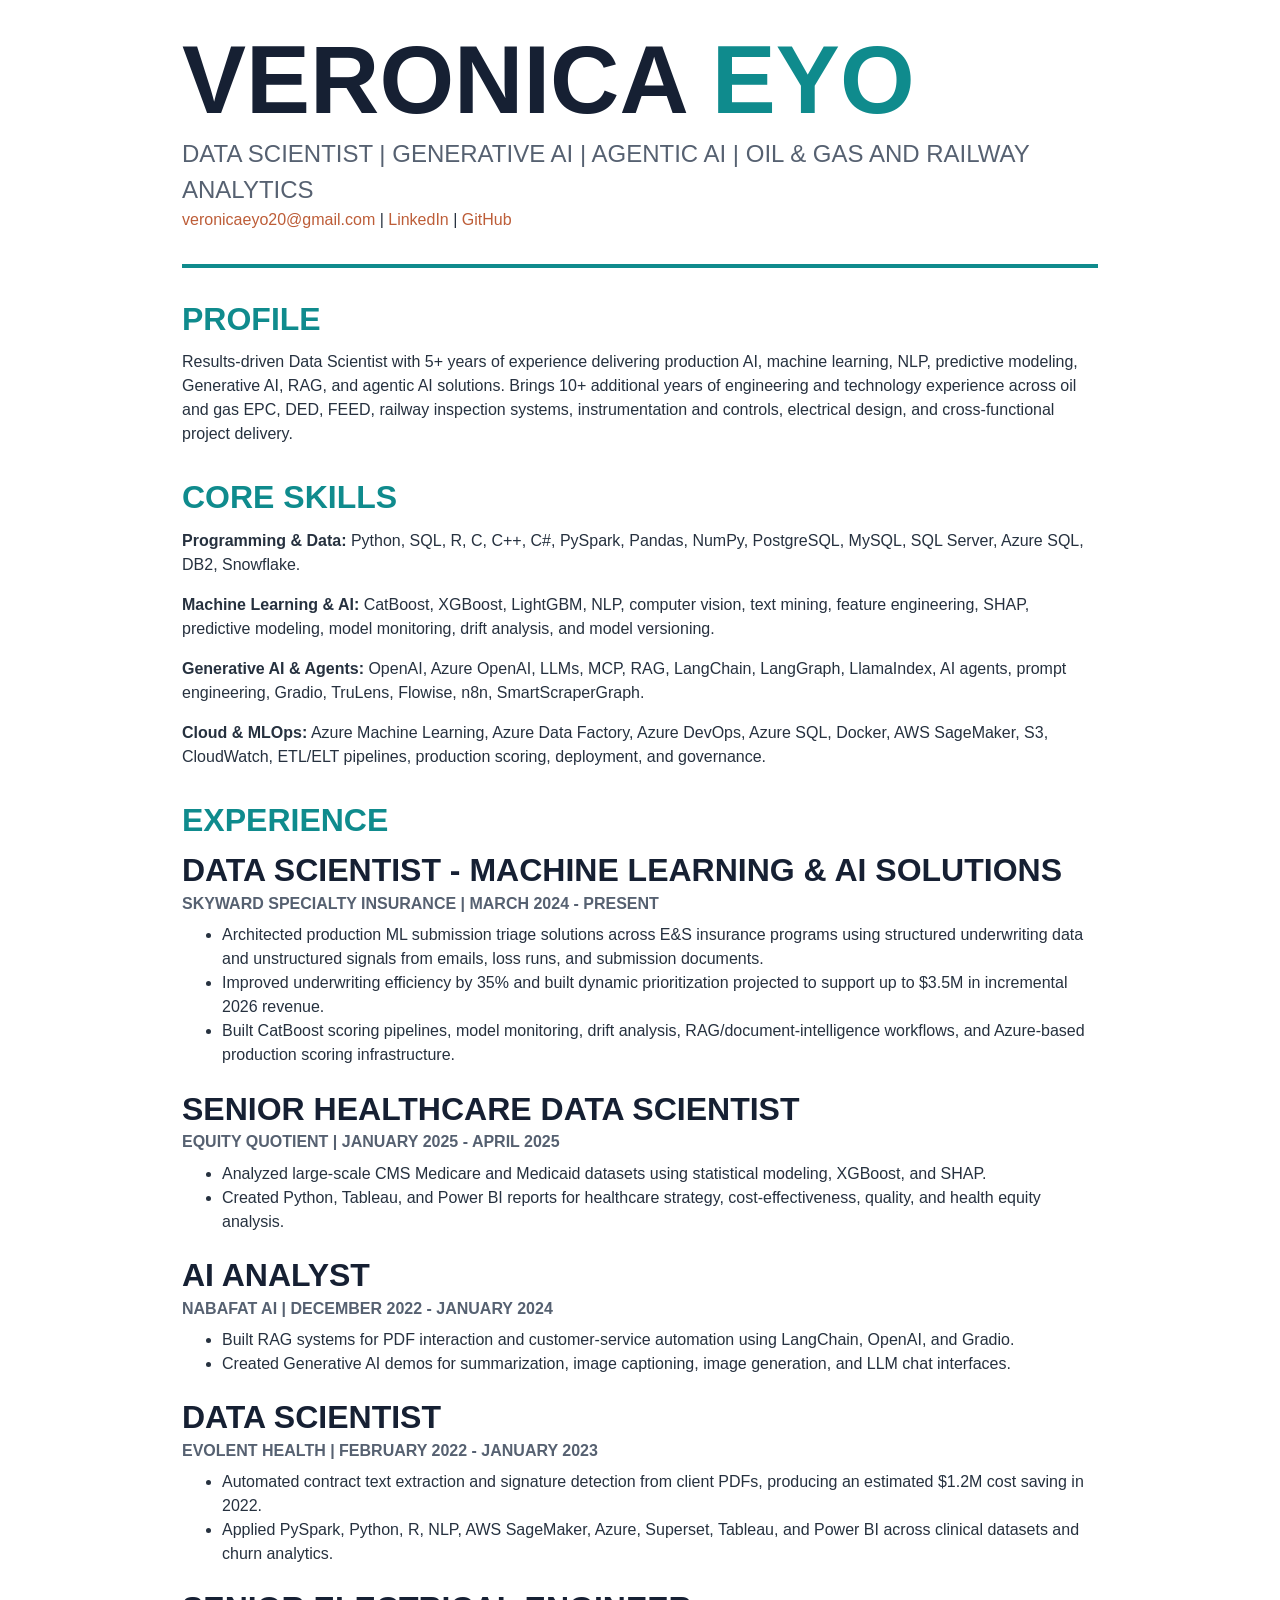
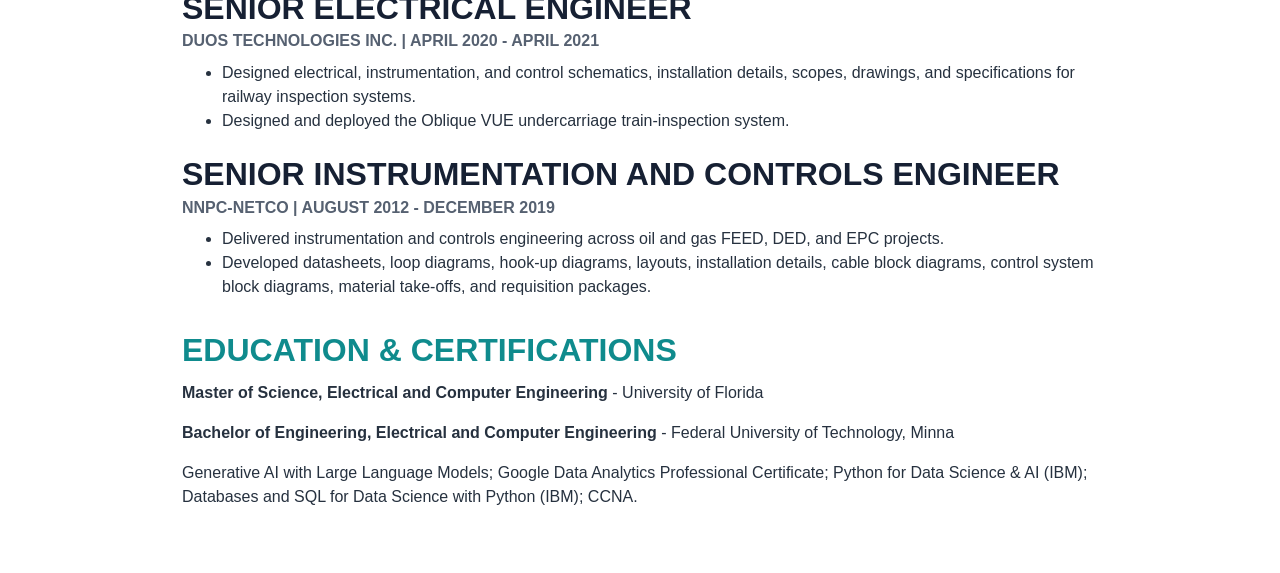
==== resume.html @ a4ef85ed "Update CV link in index.html and add new resume.html file with detailed professional information" ====
<!DOCTYPE html>
<html lang="en">

<head>
  <meta charset="utf-8" />
  <meta name="viewport" content="width=device-width, initial-scale=1" />
  <meta name="description" content="Veronica Eyo resume - Data Scientist, Generative AI, Agentic AI, and Engineering" />
  <meta name="author" content="Veronica Eyo" />
  <title>Veronica Eyo | Resume</title>
  <link href="css/styles.css" rel="stylesheet" />
  <style>
    body {
      padding: 2rem;
      max-width: 980px;
      margin: 0 auto;
      background: #ffffff;
    }

    .resume-header {
      border-bottom: 4px solid #0f8b8d;
      margin-bottom: 2rem;
      padding-bottom: 1rem;
    }

    .resume-section-print {
      margin-bottom: 2rem;
    }

    .resume-section-print h2 {
      color: #0f8b8d;
      font-size: 2rem;
      margin-bottom: 0.75rem;
    }

    .role {
      margin-bottom: 1.4rem;
    }

    .role h3 {
      margin-bottom: 0.15rem;
    }

    .role .meta {
      color: #566171;
      font-weight: 800;
      margin-bottom: 0.45rem;
      text-transform: uppercase;
    }

    @media print {
      body {
        padding: 0.5rem;
      }
    }
  </style>
</head>

<body>
  <main>
    <header class="resume-header">
      <h1>Veronica <span class="text-primary">Eyo</span></h1>
      <div class="subheading">Data Scientist | Generative AI | Agentic AI | Oil & Gas and Railway Analytics</div>
      <p><a href="mailto:veronicaeyo20@gmail.com">veronicaeyo20@gmail.com</a> |
        <a href="https://www.linkedin.com/in/veronica-eyo-4a17896/" target="_blank" rel="noopener">LinkedIn</a> |
        <a href="https://github.com/veronicaeyo" target="_blank" rel="noopener">GitHub</a>
      </p>
    </header>

    <section class="resume-section-print">
      <h2>Profile</h2>
      <p>Results-driven Data Scientist with 5+ years of experience delivering production AI, machine learning,
        NLP, predictive modeling, Generative AI, RAG, and agentic AI solutions. Brings 10+ additional years of
        engineering and technology experience across oil and gas EPC, DED, FEED, railway inspection systems,
        instrumentation and controls, electrical design, and cross-functional project delivery.</p>
    </section>

    <section class="resume-section-print">
      <h2>Core Skills</h2>
      <p><strong>Programming & Data:</strong> Python, SQL, R, C, C++, C#, PySpark, Pandas, NumPy, PostgreSQL,
        MySQL, SQL Server, Azure SQL, DB2, Snowflake.</p>
      <p><strong>Machine Learning & AI:</strong> CatBoost, XGBoost, LightGBM, NLP, computer vision, text mining,
        feature engineering, SHAP, predictive modeling, model monitoring, drift analysis, and model versioning.</p>
      <p><strong>Generative AI & Agents:</strong> OpenAI, Azure OpenAI, LLMs, MCP, RAG, LangChain, LangGraph,
        LlamaIndex, AI agents, prompt engineering, Gradio, TruLens, Flowise, n8n, SmartScraperGraph.</p>
      <p><strong>Cloud & MLOps:</strong> Azure Machine Learning, Azure Data Factory, Azure DevOps, Azure SQL,
        Docker, AWS SageMaker, S3, CloudWatch, ETL/ELT pipelines, production scoring, deployment, and governance.</p>
    </section>

    <section class="resume-section-print">
      <h2>Experience</h2>
      <div class="role">
        <h3>Data Scientist - Machine Learning & AI Solutions</h3>
        <div class="meta">Skyward Specialty Insurance | March 2024 - Present</div>
        <ul>
          <li>Architected production ML submission triage solutions across E&S insurance programs using structured
            underwriting data and unstructured signals from emails, loss runs, and submission documents.</li>
          <li>Improved underwriting efficiency by 35% and built dynamic prioritization projected to support up to
            $3.5M in incremental 2026 revenue.</li>
          <li>Built CatBoost scoring pipelines, model monitoring, drift analysis, RAG/document-intelligence workflows,
            and Azure-based production scoring infrastructure.</li>
        </ul>
      </div>
      <div class="role">
        <h3>Senior Healthcare Data Scientist</h3>
        <div class="meta">Equity Quotient | January 2025 - April 2025</div>
        <ul>
          <li>Analyzed large-scale CMS Medicare and Medicaid datasets using statistical modeling, XGBoost, and SHAP.</li>
          <li>Created Python, Tableau, and Power BI reports for healthcare strategy, cost-effectiveness, quality, and
            health equity analysis.</li>
        </ul>
      </div>
      <div class="role">
        <h3>AI Analyst</h3>
        <div class="meta">Nabafat AI | December 2022 - January 2024</div>
        <ul>
          <li>Built RAG systems for PDF interaction and customer-service automation using LangChain, OpenAI, and Gradio.</li>
          <li>Created Generative AI demos for summarization, image captioning, image generation, and LLM chat interfaces.</li>
        </ul>
      </div>
      <div class="role">
        <h3>Data Scientist</h3>
        <div class="meta">Evolent Health | February 2022 - January 2023</div>
        <ul>
          <li>Automated contract text extraction and signature detection from client PDFs, producing an estimated
            $1.2M cost saving in 2022.</li>
          <li>Applied PySpark, Python, R, NLP, AWS SageMaker, Azure, Superset, Tableau, and Power BI across clinical
            datasets and churn analytics.</li>
        </ul>
      </div>
      <div class="role">
        <h3>Senior Electrical Engineer</h3>
        <div class="meta">Duos Technologies Inc. | April 2020 - April 2021</div>
        <ul>
          <li>Designed electrical, instrumentation, and control schematics, installation details, scopes, drawings,
            and specifications for railway inspection systems.</li>
          <li>Designed and deployed the Oblique VUE undercarriage train-inspection system.</li>
        </ul>
      </div>
      <div class="role">
        <h3>Senior Instrumentation and Controls Engineer</h3>
        <div class="meta">NNPC-NETCO | August 2012 - December 2019</div>
        <ul>
          <li>Delivered instrumentation and controls engineering across oil and gas FEED, DED, and EPC projects.</li>
          <li>Developed datasheets, loop diagrams, hook-up diagrams, layouts, installation details, cable block
            diagrams, control system block diagrams, material take-offs, and requisition packages.</li>
        </ul>
      </div>
    </section>

    <section class="resume-section-print">
      <h2>Education & Certifications</h2>
      <p><strong>Master of Science, Electrical and Computer Engineering</strong> - University of Florida</p>
      <p><strong>Bachelor of Engineering, Electrical and Computer Engineering</strong> - Federal University of Technology, Minna</p>
      <p>Generative AI with Large Language Models; Google Data Analytics Professional Certificate; Python for Data
        Science & AI (IBM); Databases and SQL for Data Science with Python (IBM); CCNA.</p>
    </section>
  </main>
</body>

</html>
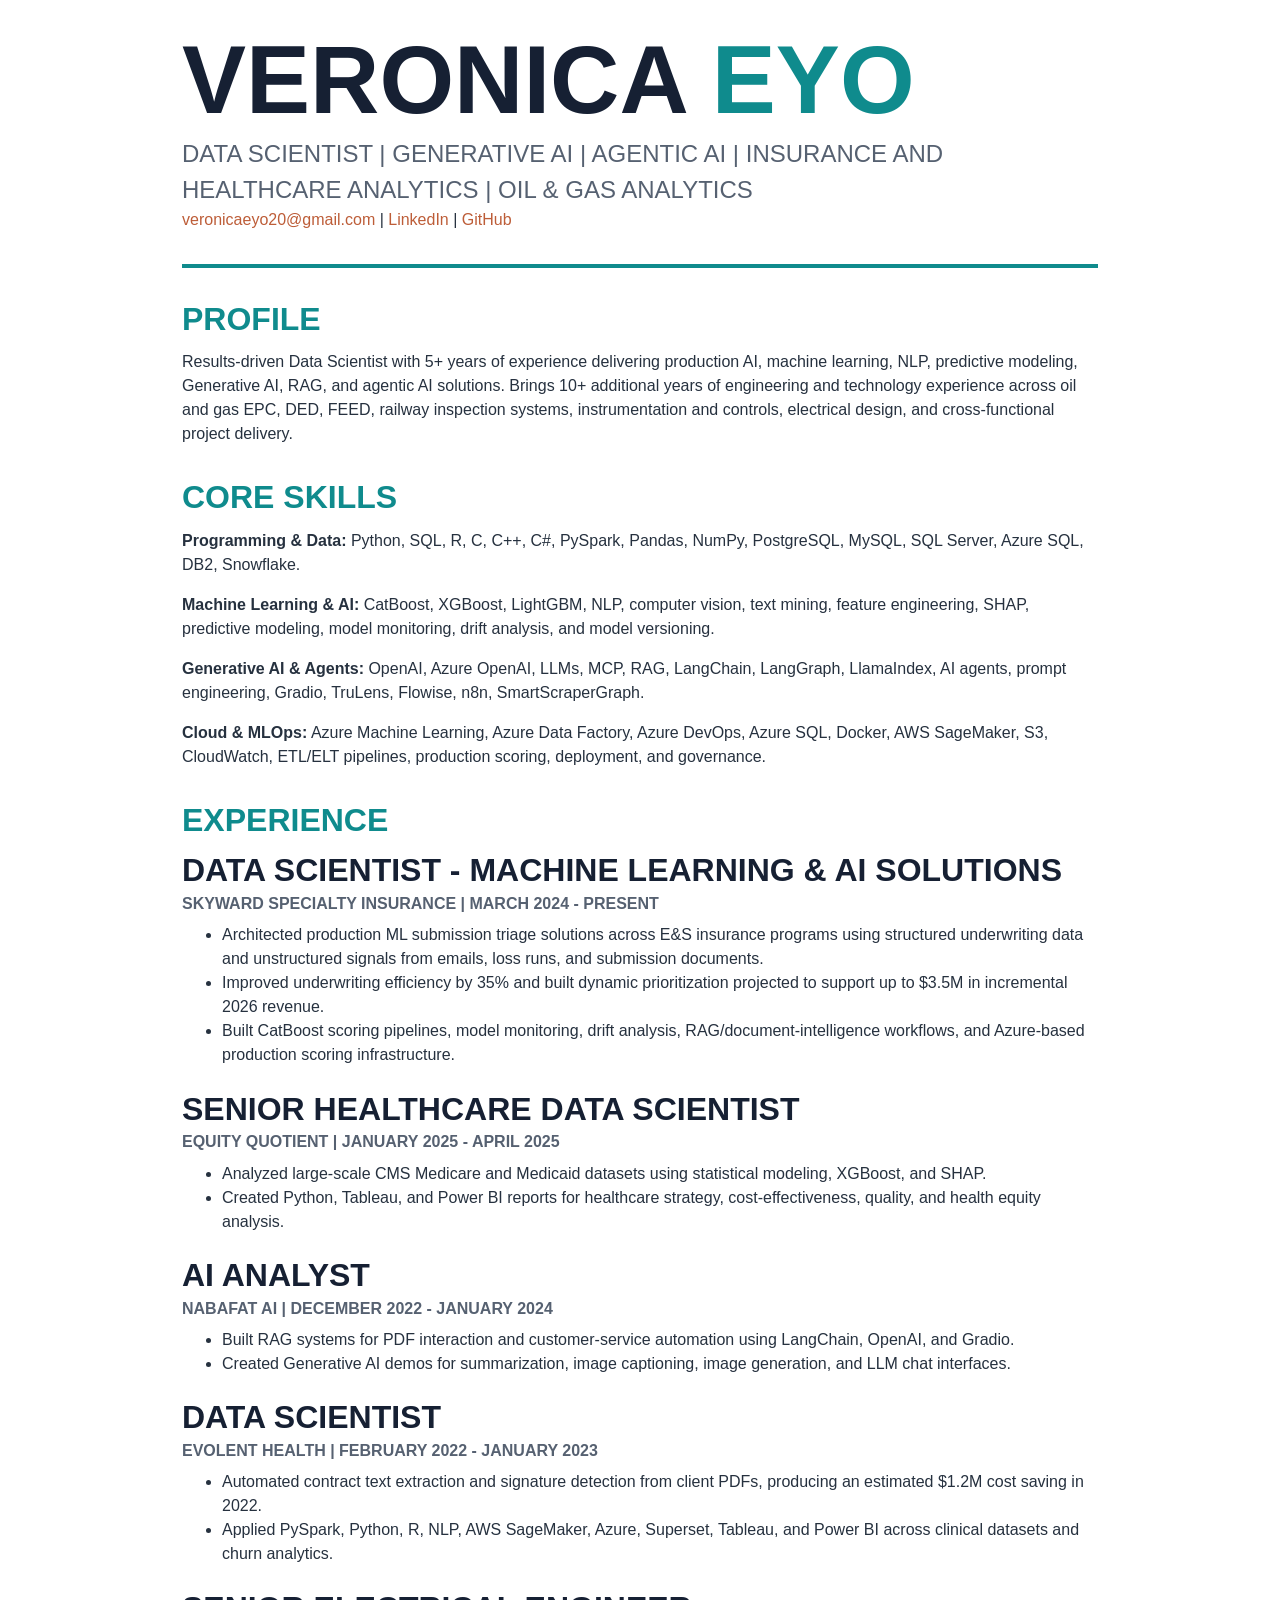
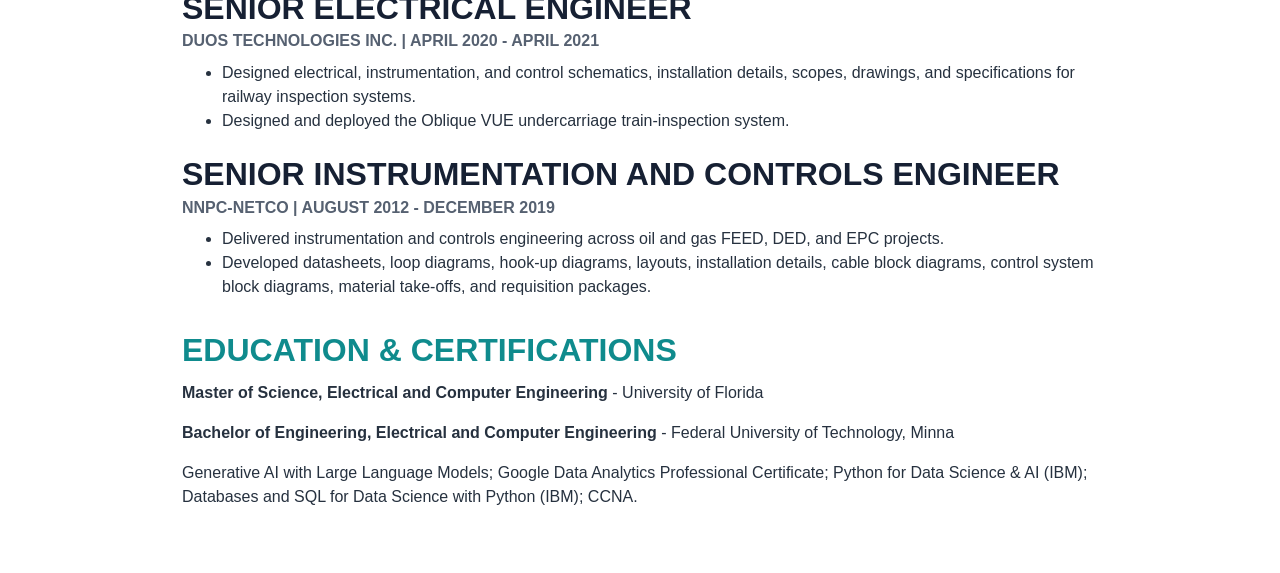
==== commit 2f4f6b6f: "Update professional focus areas in index.html and resume.html to reflect expertise in Insurance and " ====
--- a/resume.html
+++ b/resume.html
@@ -59,7 +59,7 @@
   <main>
     <header class="resume-header">
       <h1>Veronica <span class="text-primary">Eyo</span></h1>
-      <div class="subheading">Data Scientist | Generative AI | Agentic AI | Oil & Gas and Railway Analytics</div>
+      <div class="subheading">Data Scientist | Generative AI | Agentic AI | Insurance and Healthcare Analytics | Oil & Gas Analytics</div>
       <p><a href="mailto:veronicaeyo20@gmail.com">veronicaeyo20@gmail.com</a> |
         <a href="https://www.linkedin.com/in/veronica-eyo-4a17896/" target="_blank" rel="noopener">LinkedIn</a> |
         <a href="https://github.com/veronicaeyo" target="_blank" rel="noopener">GitHub</a>
